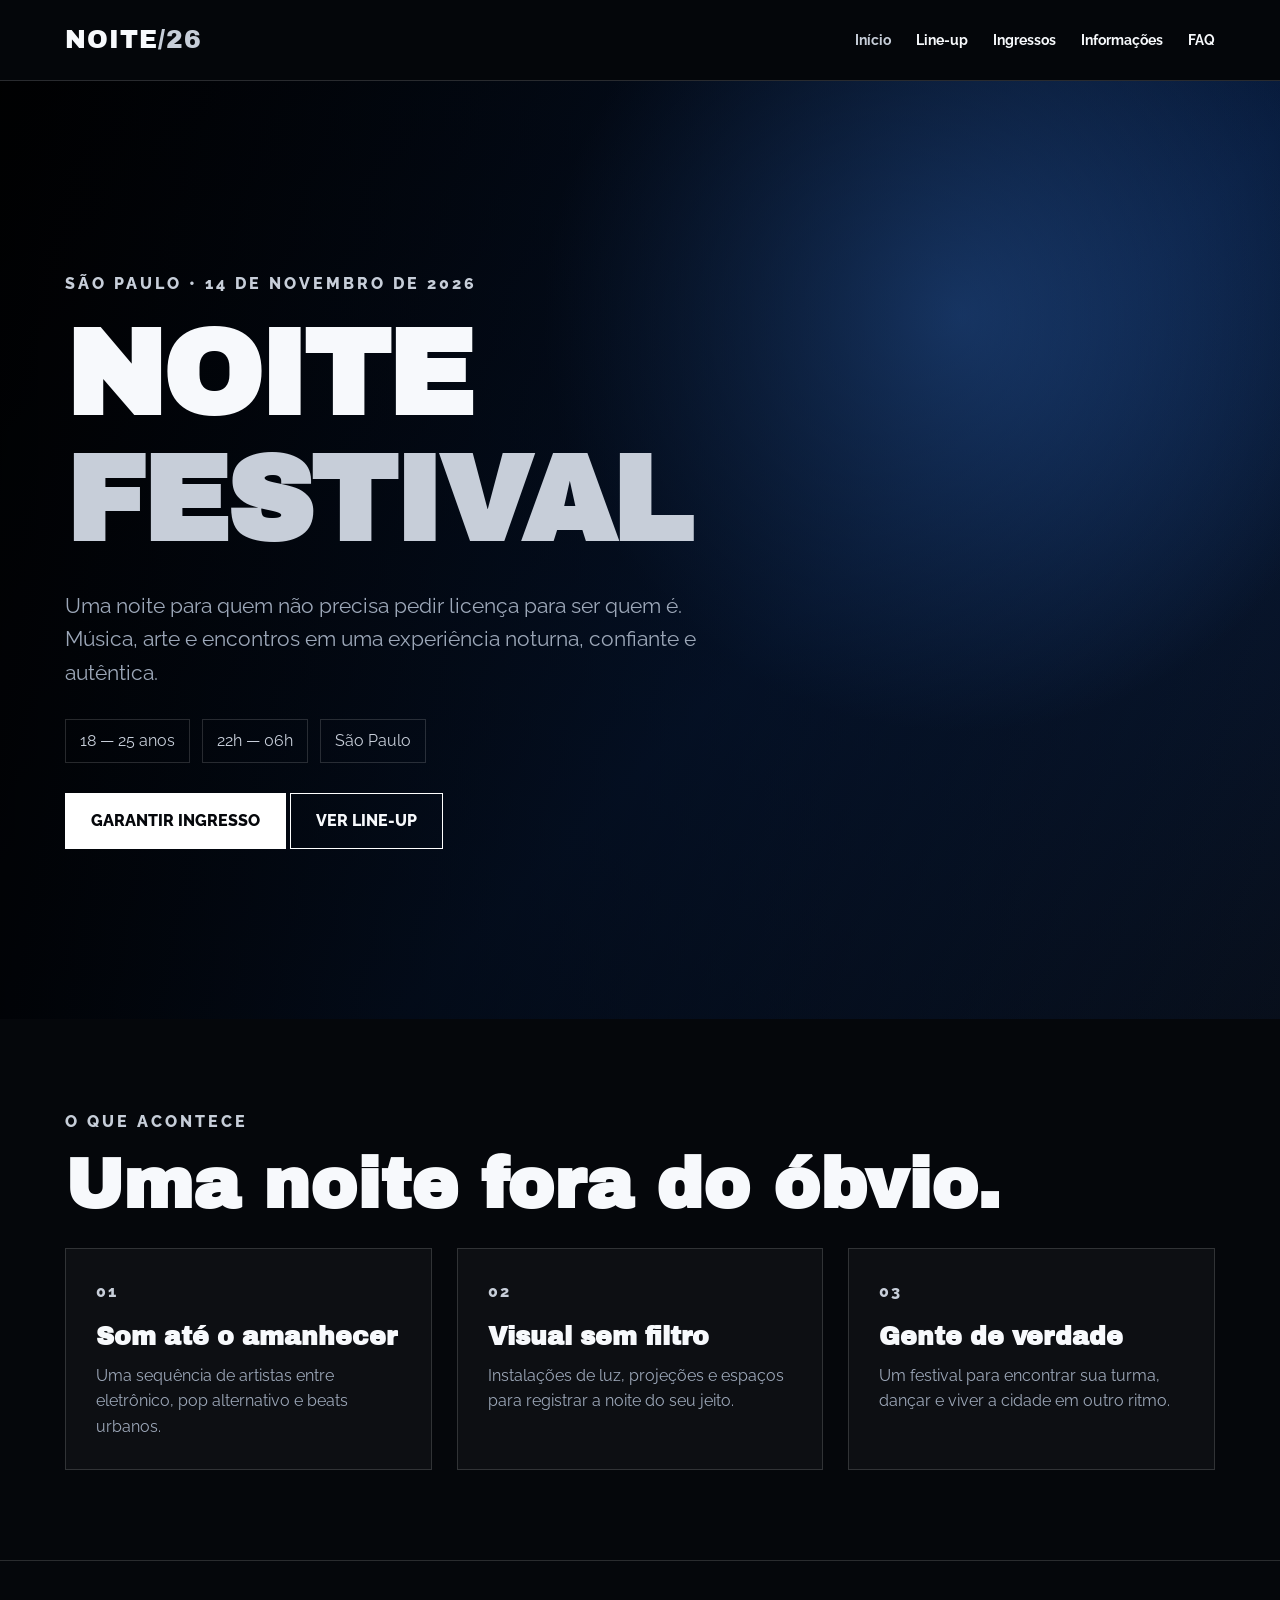
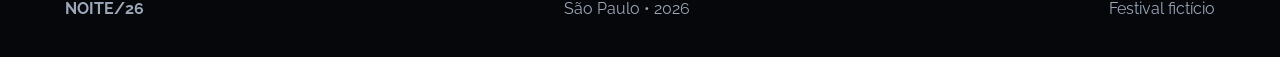
==== index.html @ 805ce7ec "Initial commit" ====
<!DOCTYPE html>
<html lang="pt-BR">

<head>
    <meta charset="UTF-8">
    <meta name="viewport" content="width=device-width, initial-scale=1.0">


    <title>NOITE/26 — Festival</title>

    <link rel="stylesheet" href="style.css">
</head>

<body>

<header>
    <nav class="navbar">

        <a href="index.html" class="logo">
            NOITE<span>/26</span>
        </a>

        <ul class="menu">
            <li><a href="index.html" class="ativo">Início</a></li>
            <li><a href="./coisas/lineup.html">Line-up</a></li>
            <li><a href="./coisas/ingressos.html">Ingressos</a></li>
            <li><a href="./coisas/informacoes.html">Informações</a></li>
            <li><a href="./coisas/faq.html">FAQ</a></li>
        </ul>

    </nav>
</header>


<main>

<section class="hero">

    <div class="hero-conteudo">

        <p class="kicker">
            São Paulo • 14 de novembro de 2026
        </p>

        <h1>
            NOITE<br>
            <span>FESTIVAL</span>
        </h1>

        <p class="hero-descricao">
            Uma noite para quem não precisa pedir licença para ser quem é.
            Música, arte e encontros em uma experiência noturna,
            confiante e autêntica.
        </p>

        <div class="informacoes-hero">
            <span class="tag">18 — 25 anos</span>
            <span class="tag">22h — 06h</span>
            <span class="tag">São Paulo</span>
        </div>

        <a href="./coisas/ingressos.html" class="btn btn-branco">
            Garantir ingresso
        </a>

        <a href="./coisas/lineup.html" class="btn">
            Ver line-up
        </a>

    </div>

</section>


<section>

    <div class="container">

        <p class="kicker">O que acontece</p>

        <h2>
            Uma noite fora do óbvio.
        </h2>

        <div class="cards">

            <article class="card">

                <div class="numero">01</div>

                <h3>
                    Som até o amanhecer
                </h3>

                <p>
                    Uma sequência de artistas entre eletrônico,
                    pop alternativo e beats urbanos.
                </p>

            </article>


            <article class="card">

                <div class="numero">02</div>

                <h3>
                    Visual sem filtro
                </h3>

                <p>
                    Instalações de luz, projeções e espaços
                    para registrar a noite do seu jeito.
                </p>

            </article>


            <article class="card">

                <div class="numero">03</div>

                <h3>
                    Gente de verdade
                </h3>

                <p>
                    Um festival para encontrar sua turma,
                    dançar e viver a cidade em outro ritmo.
                </p>

            </article>

        </div>

    </div>

</section>

</main>


<footer>

    <div class="footer-conteudo">

        <strong>NOITE/26</strong>

        <span>
            São Paulo • 2026
        </span>

        <span>
            Festival fictício
        </span>

    </div>

</footer>

</body>
</html>
---- style.css ----
@import url('https://fonts.googleapis.com/css2?family=Archivo+Black&family=Raleway:wght@400;500;600;700;800&family=Roboto:wght@400;500;700&display=swap');

* {
    margin: 0;
    padding: 0;
    box-sizing: border-box;
}

:root {
    --azul: #071a3a;
    --azul-claro: #102f60;
    --preto: #05070b;
    --branco: #f7f9fc;
    --prata: #c7ced9;
    --cinza: #9ca7b8;
    --borda: rgba(255,255,255,0.15);
}

html {
    scroll-behavior: smooth;
}

body {
    background: var(--preto);
    color: var(--branco);
    font-family: 'Raleway', sans-serif;
    line-height: 1.6;
}

a {
    color: inherit;
    text-decoration: none;
}

img {
    max-width: 100%;
    display: block;
}

/* ================= HEADER ================= */

header {
    width: 100%;
    background: rgba(5, 7, 11, 0.95);
    border-bottom: 1px solid var(--borda);
    position: sticky;
    top: 0;
    z-index: 1000;
}

.navbar {
    max-width: 1200px;
    min-height: 80px;
    margin: auto;
    padding: 0 25px;

    display: flex;
    align-items: center;
    justify-content: space-between;
    gap: 30px;
}

.logo {
    font-family: 'Archivo Black', sans-serif;
    font-size: 25px;
    letter-spacing: 1px;
}

.logo span {
    color: var(--prata);
}

.menu {
    display: flex;
    align-items: center;
    gap: 25px;
    list-style: none;
}

.menu a {
    font-size: 14px;
    font-weight: 700;
    transition: .3s;
}

.menu a:hover,
.menu a.ativo {
    color: var(--prata);
}

/* ================= GERAL ================= */

.container {
    width: min(1150px, 90%);
    margin: auto;
}

section {
    padding: 90px 0;
}

h1,
h2,
h3 {
    font-family: 'Archivo Black', sans-serif;
    line-height: 1.05;
}

h1 {
    font-size: clamp(55px, 10vw, 120px);
    letter-spacing: -3px;
}

h2 {
    font-size: clamp(38px, 6vw, 70px);
    margin-bottom: 25px;
}

h3 {
    font-size: 25px;
    margin-bottom: 12px;
}

p {
    color: var(--cinza);
}

.texto-destaque {
    font-size: 20px;
    max-width: 700px;
}

.kicker {
    color: var(--prata);
    text-transform: uppercase;
    font-weight: 800;
    letter-spacing: 3px;
    margin-bottom: 15px;
}

/* ================= BOTÕES ================= */

.btn {
    display: inline-block;
    padding: 14px 25px;
    border: 1px solid white;
    text-transform: uppercase;
    font-weight: 800;
    transition: .3s;
}

.btn:hover {
    background: white;
    color: var(--preto);
}

.btn-branco {
    background: white;
    color: var(--preto);
}

/* ================= HOME ================= */

.hero {
    min-height: calc(100vh - 80px);

    display: flex;
    align-items: flex-end;

    background:
        linear-gradient(90deg, rgba(0,0,0,.85), rgba(7,26,58,.25)),
        radial-gradient(circle at 75% 25%, #234f91, transparent 35%),
        linear-gradient(135deg, #02040a, #071a3a 60%, #080b11);
}

.hero-conteudo {
    width: min(1150px, 90%);
    margin: auto;
    padding: 100px 0 80px;
}

.hero h1 {
    margin-bottom: 25px;
}

.hero h1 span {
    color: var(--prata);
}

.hero-descricao {
    max-width: 680px;
    font-size: 21px;
}

.informacoes-hero {
    display: flex;
    gap: 12px;
    flex-wrap: wrap;
    margin: 30px 0;
}

.tag {
    border: 1px solid var(--borda);
    padding: 8px 14px;
    color: var(--prata);
}

/* ================= CARDS ================= */

.cards {
    display: grid;
    grid-template-columns: repeat(3, 1fr);
    gap: 25px;
}

.card {
    border: 1px solid var(--borda);
    background: rgba(255,255,255,.03);
    padding: 30px;
    transition: .3s;
}

.card:hover {
    transform: translateY(-5px);
    border-color: rgba(255,255,255,.4);
}

.numero {
    color: var(--prata);
    font-weight: 800;
    letter-spacing: 2px;
    margin-bottom: 20px;
}

/* ================= ARTISTAS ================= */

.artistas {
    display: grid;
    grid-template-columns: repeat(4, 1fr);
    gap: 20px;
}

.artista {
    border: 1px solid var(--borda);
    overflow: hidden;
    background: #090c13;
}

.artista-imagem {
    height: 330px;

    display: flex;
    align-items: flex-end;

    padding: 20px;

    background:
        radial-gradient(circle at 70% 25%, #c7ced9, transparent 15%),
        linear-gradient(145deg, #03050a, #0c2e62 55%, #07101f);
}

.artista:nth-child(2) .artista-imagem {
    background:
        linear-gradient(135deg, #020306, #123a78, #9ca7b8);
}

.artista:nth-child(3) .artista-imagem {
    background:
        radial-gradient(circle, #c7ced9, #173d77 30%, #02040a 70%);
}

.artista:nth-child(4) .artista-imagem {
    background:
        linear-gradient(125deg, #02040a, #315b91, #05070b);
}

.artista-imagem span {
    font-family: 'Archivo Black';
    font-size: 25px;
}

.artista-info {
    padding: 20px;
}

.artista-info p {
    font-size: 14px;
}

/* ================= HORÁRIOS ================= */

.programacao {
    border-top: 1px solid var(--borda);
}

.horario {
    display: grid;
    grid-template-columns: 130px 1fr;
    border-bottom: 1px solid var(--borda);
}

.horario div {
    padding: 20px;
}

.hora {
    font-family: 'Archivo Black';
    font-size: 22px;
    color: var(--prata);
}

/* ================= INGRESSOS ================= */

.ingressos {
    display: grid;
    grid-template-columns: repeat(3, 1fr);
    gap: 25px;
}

.ingresso {
    border: 1px solid var(--borda);
    padding: 35px;
}

.ingresso-destaque {
    background: var(--azul);
    border-color: var(--prata);
}

.preco {
    font-family: 'Archivo Black';
    font-size: 38px;
    margin: 25px 0;
}

/* ================= INFORMAÇÕES ================= */

.info-grid {
    display: grid;
    grid-template-columns: 1fr 1fr;
    gap: 60px;
    align-items: center;
}

.mapa {
    min-height: 400px;
    border: 1px solid var(--borda);

    display: flex;
    align-items: center;
    justify-content: center;

    background:
        linear-gradient(90deg, transparent 49%, rgba(255,255,255,.15) 50%, transparent 51%),
        linear-gradient(0deg, transparent 49%, rgba(255,255,255,.15) 50%, transparent 51%),
        #0a0e17;

    background-size: 100px 100px;
}

.mapa span {
    border: 2px solid white;
    padding: 15px 25px;
    font-weight: 800;
}

.lista {
    list-style: none;
    margin-top: 25px;
}

.lista li {
    padding: 15px 0;
    border-bottom: 1px solid var(--borda);
    color: var(--cinza);
}

.aviso {
    border-left: 3px solid white;
    padding: 20px;
    margin: 25px 0;
    background: rgba(255,255,255,.05);
}

/* ================= FAQ ================= */

.faq {
    max-width: 900px;
    margin: 50px auto 0;
}

details {
    border-top: 1px solid var(--borda);
    padding: 25px 0;
}

details:last-child {
    border-bottom: 1px solid var(--borda);
}

summary {
    cursor: pointer;
    font-size: 19px;
    font-weight: 800;
}

details p {
    padding-top: 15px;
}

/* ================= FORMULÁRIO ================= */

.formulario {
    max-width: 650px;
    margin-top: 40px;
}

.campo {
    margin-bottom: 20px;
}

.campo label {
    display: block;
    margin-bottom: 8px;
    font-weight: 700;
}

.campo input,
.campo textarea {
    width: 100%;
    padding: 15px;

    background: #090c13;
    color: white;

    border: 1px solid var(--borda);
    outline: none;

    font-family: 'Raleway';
}

.campo textarea {
    min-height: 150px;
    resize: vertical;
}

/* ================= FOOTER ================= */

footer {
    border-top: 1px solid var(--borda);
    padding: 35px 0;
    color: var(--cinza);
}

.footer-conteudo {
    width: min(1150px, 90%);
    margin: auto;

    display: flex;
    justify-content: space-between;
    gap: 20px;
    flex-wrap: wrap;
}

/* ================= RESPONSIVO ================= */

@media (max-width: 900px) {

    .navbar {
        flex-direction: column;
        padding: 20px;
    }

    .menu {
        justify-content: center;
        gap: 14px;
    }

    .cards,
    .artistas,
    .ingressos,
    .info-grid {
        grid-template-columns: 1fr 1fr;
    }
}

@media (max-width: 600px) {

    section {
        padding: 65px 0;
    }

    .cards,
    .artistas,
    .ingressos,
    .info-grid {
        grid-template-columns: 1fr;
    }

    .menu {
        gap: 10px;
    }

    .menu a {
        font-size: 12px;
    }

    .hero {
        min-height: 90vh;
    }

    .hero-conteudo {
        padding-bottom: 50px;
    }

    h1 {
        font-size: 55px;
    }

    .horario {
        grid-template-columns: 80px 1fr;
    }
}
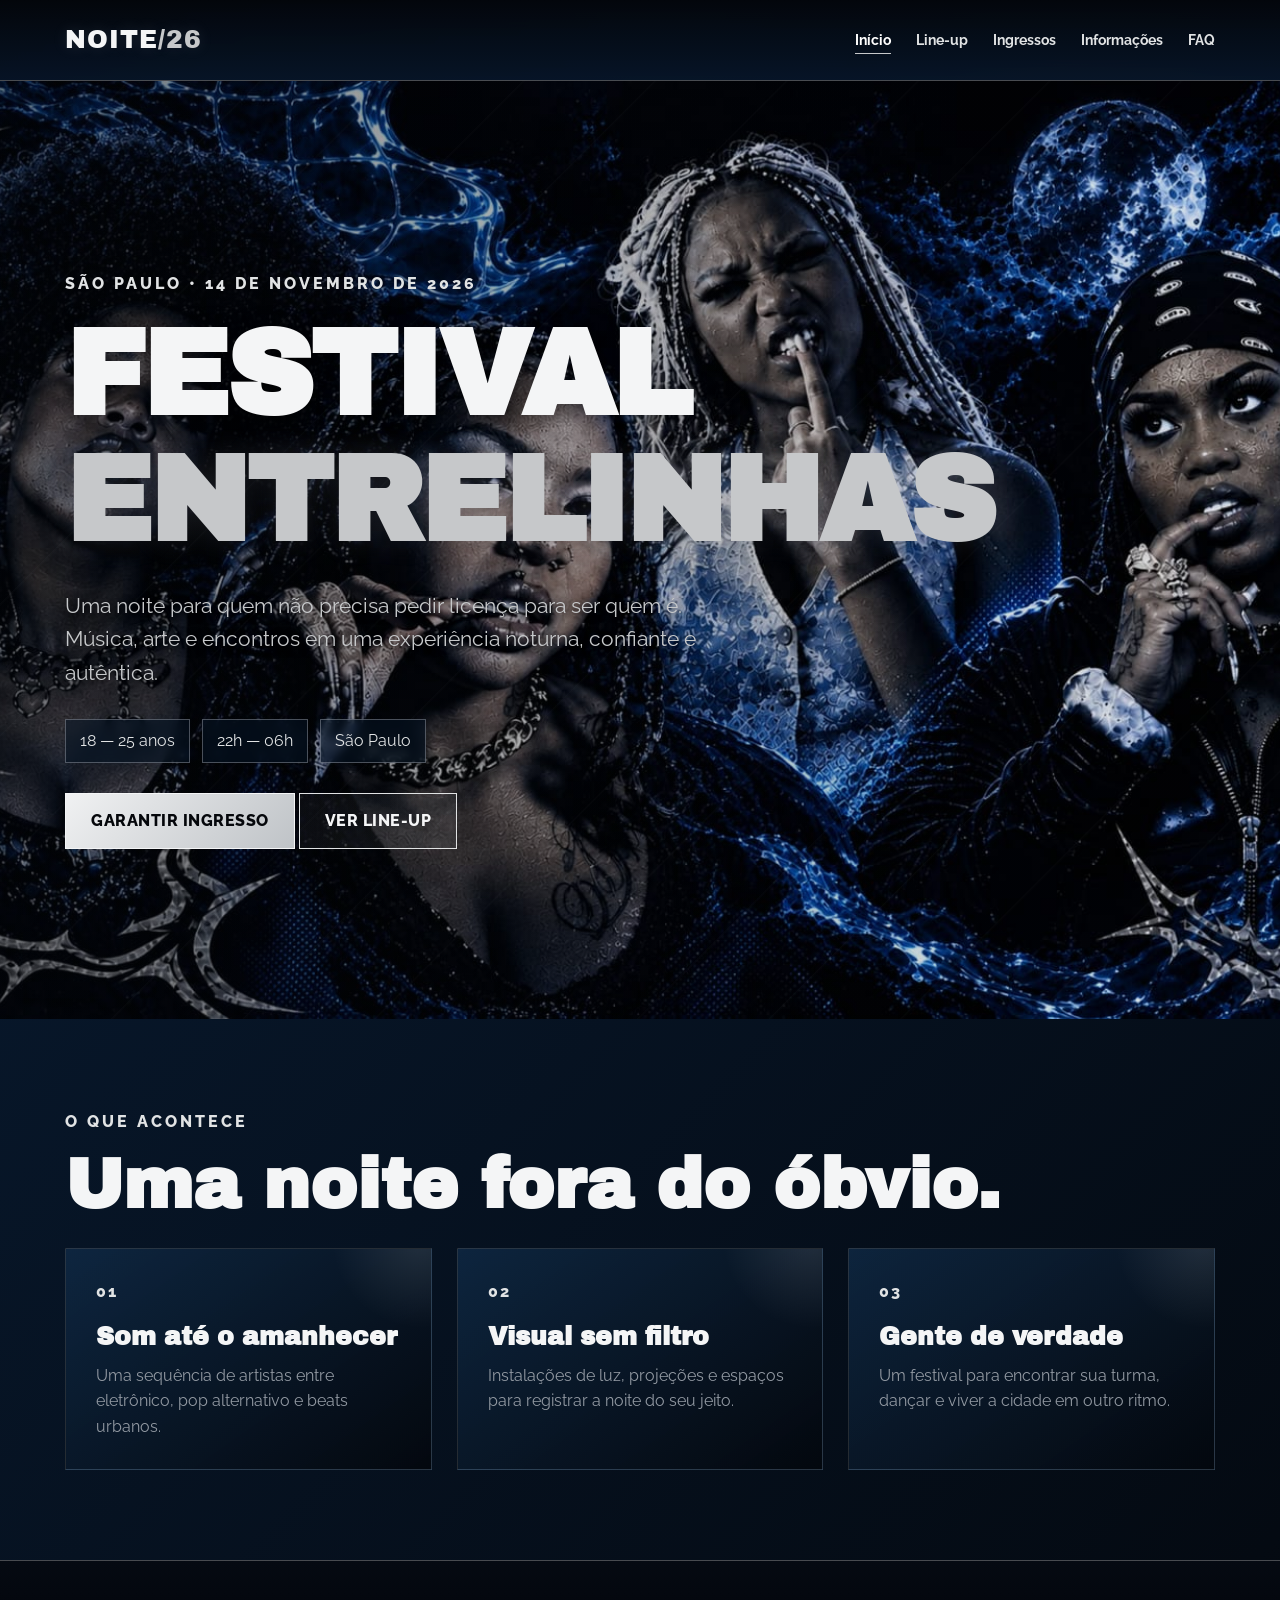
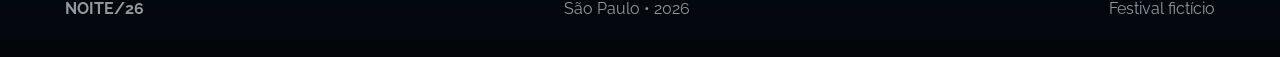
==== commit ba19726c: "Finalização do projeto" ====
--- a/index.html
+++ b/index.html
@@ -22,10 +22,10 @@
 
         <ul class="menu">
             <li><a href="index.html" class="ativo">Início</a></li>
-            <li><a href="./coisas/lineup.html">Line-up</a></li>
-            <li><a href="./coisas/ingressos.html">Ingressos</a></li>
-            <li><a href="./coisas/informacoes.html">Informações</a></li>
-            <li><a href="./coisas/faq.html">FAQ</a></li>
+            <li><a href="./lineup.html">Line-up</a></li>
+            <li><a href="./ingressos.html">Ingressos</a></li>
+            <li><a href="./informacoes.html">Informações</a></li>
+            <li><a href="./faq.html">FAQ</a></li>
         </ul>
 
     </nav>
@@ -43,8 +43,8 @@
         </p>
 
         <h1>
-            NOITE<br>
-            <span>FESTIVAL</span>
+            FESTIVAL<br>
+            <span>ENTRELINHAS</span>
         </h1>
 
         <p class="hero-descricao">
--- a/style.css
+++ b/style.css
@@ -1,4 +1,36 @@
-@import url('https://fonts.googleapis.com/css2?family=Archivo+Black&family=Raleway:wght@400;500;600;700;800&family=Roboto:wght@400;500;700&display=swap');
+@import url('https://fonts.googleapis.com/css2?family=Archivo+Black&family=Raleway:wght@400;500;600;700;800&display=swap');
+
+
+/* =====================================================
+   PALETA DE CORES
+===================================================== */
+
+:root {
+
+    --azul-noite: #071426;
+    --azul-profundo: #0b1d35;
+    --azul-petroleo: #102b48;
+    --azul-reflexo: #173b61;
+    --azul-claro: #28547d;
+
+    --preto: #03060b;
+    --preto-azulado: #060c15;
+
+    --branco: #f4f5f6;
+    --prata: #c6c8ca;
+    --prata-clara: #e1e3e4;
+
+    --cinza: #9299a2;
+    --cinza-escuro: #565d66;
+
+    --borda: rgba(210, 220, 230, 0.16);
+    --borda-prata: rgba(220, 225, 230, 0.32);
+}
+
+
+/* =====================================================
+   RESET
+===================================================== */
 
 * {
     margin: 0;
@@ -6,518 +38,836 @@
     box-sizing: border-box;
 }
 
-:root {
-    --azul: #071a3a;
-    --azul-claro: #102f60;
-    --preto: #05070b;
-    --branco: #f7f9fc;
-    --prata: #c7ced9;
-    --cinza: #9ca7b8;
-    --borda: rgba(255,255,255,0.15);
-}
 
 html {
     scroll-behavior: smooth;
 }
 
+
 body {
-    background: var(--preto);
+
     color: var(--branco);
+
     font-family: 'Raleway', sans-serif;
+
     line-height: 1.6;
-}
+
+    background-color: var(--preto);
+
+    background-image:
+
+        radial-gradient(
+            circle at 15% 15%,
+            rgba(74, 116, 155, 0.14),
+            transparent 22%
+        ),
+
+        radial-gradient(
+            circle at 85% 20%,
+            rgba(150, 165, 180, 0.12),
+            transparent 20%
+        ),
+
+        radial-gradient(
+            circle at 50% 0%,
+            rgba(15, 48, 82, 0.55),
+            transparent 45%
+        ),
+
+        radial-gradient(
+            ellipse at 80% 75%,
+            rgba(180, 190, 200, 0.07),
+            transparent 30%
+        ),
+
+        linear-gradient(
+            135deg,
+            #02050a 0%,
+            #071426 35%,
+            #0b1d35 60%,
+            #03060b 100%
+        );
+
+    background-attachment: fixed;
+
+    overflow-x: hidden;
+}
+
+
+/* =====================================================
+   GRANULAÇÃO
+===================================================== */
+
+body::before {
+
+    content: "";
+
+    position: fixed;
+
+    inset: 0;
+
+    pointer-events: none;
+
+    z-index: 9999;
+
+    opacity: .16;
+
+    background-image:
+
+        repeating-linear-gradient(
+            0deg,
+            rgba(255,255,255,.025) 0px,
+            rgba(255,255,255,.025) 1px,
+            transparent 1px,
+            transparent 4px
+        );
+
+    mix-blend-mode: overlay;
+}
+
 
 a {
     color: inherit;
     text-decoration: none;
 }
 
+
 img {
     max-width: 100%;
     display: block;
 }
 
-/* ================= HEADER ================= */
+
+/* =====================================================
+   HEADER
+===================================================== */
 
 header {
+
     width: 100%;
-    background: rgba(5, 7, 11, 0.95);
-    border-bottom: 1px solid var(--borda);
+
     position: sticky;
+
     top: 0;
+
     z-index: 1000;
-}
+
+    background:
+
+        linear-gradient(
+            180deg,
+            rgba(3, 6, 11, .98),
+            rgba(7, 20, 38, .94)
+        );
+
+    border-bottom: 1px solid var(--borda-prata);
+
+    backdrop-filter: blur(14px);
+}
+
 
 .navbar {
+
     max-width: 1200px;
+
     min-height: 80px;
+
     margin: auto;
+
     padding: 0 25px;
 
     display: flex;
+
     align-items: center;
+
     justify-content: space-between;
+
     gap: 30px;
 }
 
+
 .logo {
+
     font-family: 'Archivo Black', sans-serif;
+
     font-size: 25px;
+
     letter-spacing: 1px;
-}
+
+    color: var(--branco);
+
+    text-shadow:
+        0 0 15px rgba(200, 210, 220, .12);
+}
+
 
 .logo span {
+
     color: var(--prata);
-}
+
+}
+
 
 .menu {
+
     display: flex;
+
     align-items: center;
+
     gap: 25px;
+
     list-style: none;
 }
 
+
 .menu a {
+
     font-size: 14px;
+
     font-weight: 700;
+
+    color: var(--prata-clara);
+
     transition: .3s;
 }
+
 
 .menu a:hover,
 .menu a.ativo {
-    color: var(--prata);
-}
-
-/* ================= GERAL ================= */
+
+    color: white;
+
+}
+
+
+.menu a.ativo {
+
+    border-bottom: 1px solid var(--prata);
+
+    padding-bottom: 5px;
+
+}
+
+
+/* =====================================================
+   GERAL
+===================================================== */
 
 .container {
+
     width: min(1150px, 90%);
+
     margin: auto;
-}
+
+}
+
 
 section {
+
     padding: 90px 0;
-}
+
+}
+
+
+/*
+   Segunda seção continua com o
+   fundo azul original.
+*/
+
+section:nth-of-type(even) {
+
+    background:
+
+        linear-gradient(
+            135deg,
+            rgba(8, 25, 46, .85),
+            rgba(4, 10, 18, .95)
+        );
+
+}
+
 
 h1,
 h2,
 h3 {
+
     font-family: 'Archivo Black', sans-serif;
+
     line-height: 1.05;
-}
+
+    color: var(--branco);
+
+}
+
 
 h1 {
+
     font-size: clamp(55px, 10vw, 120px);
+
     letter-spacing: -3px;
-}
+
+    text-shadow:
+        0 3px 20px rgba(0, 0, 0, .5);
+}
+
 
 h2 {
+
     font-size: clamp(38px, 6vw, 70px);
+
     margin-bottom: 25px;
-}
+
+}
+
 
 h3 {
+
     font-size: 25px;
+
     margin-bottom: 12px;
-}
+
+}
+
 
 p {
+
     color: var(--cinza);
-}
-
-.texto-destaque {
-    font-size: 20px;
-    max-width: 700px;
-}
+
+}
+
 
 .kicker {
+
+    color: var(--prata-clara);
+
+    text-transform: uppercase;
+
+    font-weight: 800;
+
+    letter-spacing: 3px;
+
+    margin-bottom: 15px;
+
+}
+
+
+/* =====================================================
+   BOTÕES
+===================================================== */
+
+.btn {
+
+    display: inline-block;
+
+    padding: 14px 25px;
+
+    border: 1px solid var(--prata-clara);
+
+    text-transform: uppercase;
+
+    font-weight: 800;
+
+    letter-spacing: .5px;
+
+    transition: .3s;
+
+    background:
+
+        linear-gradient(
+            135deg,
+            rgba(255,255,255,.04),
+            rgba(180,190,200,.08)
+        );
+
+}
+
+
+.btn:hover {
+
+    background: var(--prata-clara);
+
+    color: var(--preto);
+
+    box-shadow:
+        0 0 25px rgba(200, 210, 220, .15);
+
+}
+
+
+.btn-branco {
+
+    background:
+
+        linear-gradient(
+            135deg,
+            #f0f1f2,
+            #bfc3c7
+        );
+
+    color: #05070b;
+
+    border-color: #f4f5f6;
+
+}
+
+
+/* =====================================================
+   HERO / PRIMEIRA PARTE DO INDEX
+===================================================== */
+
+.hero {
+
+    min-height: calc(100vh - 80px);
+
+    display: flex;
+
+    align-items: flex-end;
+
+    position: relative;
+
+    overflow: hidden;
+
+
+    /*
+       =================================================
+       IMAGEM DE FUNDO
+       =================================================
+
+       Coloque a imagem dentro de:
+
+       img/fundo-index.jpg
+
+       Se o nome for diferente, altere aqui.
+    */
+
+    background-image:
+
+        /*
+           CAMADA LEVE PARA MELHORAR A LEITURA
+           DO TEXTO SEM ESCONDER A IMAGEM
+        */
+
+        linear-gradient(
+            90deg,
+            rgba(2, 5, 10, 0.38),
+            rgba(2, 5, 10, 0.18),
+            rgba(2, 5, 10, 0.08)
+        ),
+
+        url("./img/WhatsApp\ Image\ 2026-09-28\ at\ 09.16.40.jpeg");
+
+
+    /*
+       Faz a imagem ocupar toda a área do hero.
+    */
+
+    background-size: cover;
+
+
+    /*
+       Centraliza a imagem.
+    */
+
+    background-position: center center;
+
+
+    background-repeat: no-repeat;
+
+}
+
+
+/* =====================================================
+   CAMADA DE ILUMINAÇÃO DO HERO
+===================================================== */
+
+.hero::before {
+
+    content: "";
+
+    position: absolute;
+
+    inset: 0;
+
+    /*
+       Apenas um pequeno escurecimento
+       no lado esquerdo para o texto.
+    */
+
+    background:
+
+        linear-gradient(
+            90deg,
+            rgba(2, 5, 10, 0.25),
+            rgba(2, 5, 10, 0.08) 55%,
+            transparent 80%
+        );
+
+    pointer-events: none;
+
+}
+
+
+/* =====================================================
+   TEXTURA DO HERO
+===================================================== */
+
+.hero::after {
+
+    content: "";
+
+    position: absolute;
+
+    inset: 0;
+
+    background:
+
+        repeating-linear-gradient(
+            135deg,
+            transparent 0px,
+            transparent 90px,
+            rgba(190,200,210,.025) 91px,
+            transparent 93px
+        );
+
+    pointer-events: none;
+
+}
+
+
+/* =====================================================
+   CONTEÚDO DO HERO
+===================================================== */
+
+.hero-conteudo {
+
+    width: min(1150px, 90%);
+
+    margin: auto;
+
+    padding: 100px 0 80px;
+
+    position: relative;
+
+    z-index: 2;
+
+}
+
+
+.hero h1 {
+
+    margin-bottom: 25px;
+
+}
+
+
+.hero h1 span {
+
     color: var(--prata);
-    text-transform: uppercase;
+
+    text-shadow:
+        0 0 30px rgba(190,200,210,.12);
+
+}
+
+
+.hero-descricao {
+
+    max-width: 680px;
+
+    font-size: 21px;
+
+    color: var(--prata);
+
+    /*
+       Pequena sombra para continuar legível
+       sobre a fotografia.
+    */
+
+    text-shadow:
+        0 2px 10px rgba(0,0,0,.7);
+
+}
+
+
+.informacoes-hero {
+
+    display: flex;
+
+    gap: 12px;
+
+    flex-wrap: wrap;
+
+    margin: 30px 0;
+
+}
+
+
+.tag {
+
+    border: 1px solid var(--borda-prata);
+
+    padding: 8px 14px;
+
+    color: var(--prata-clara);
+
+    background:
+        rgba(7,20,38,.55);
+
+    backdrop-filter: blur(5px);
+
+}
+
+
+/* =====================================================
+   CARDS
+===================================================== */
+
+.cards {
+
+    display: grid;
+
+    grid-template-columns: repeat(3, 1fr);
+
+    gap: 25px;
+
+}
+
+
+.card {
+
+    position: relative;
+
+    overflow: hidden;
+
+    border: 1px solid var(--borda);
+
+    background:
+
+        linear-gradient(
+            145deg,
+            rgba(16,43,72,.75),
+            rgba(3,7,13,.92)
+        );
+
+    padding: 30px;
+
+    transition: .3s;
+
+}
+
+
+.card::before {
+
+    content: "";
+
+    position: absolute;
+
+    width: 180px;
+
+    height: 180px;
+
+    top: -100px;
+
+    right: -80px;
+
+    border-radius: 50%;
+
+    background:
+
+        radial-gradient(
+            circle,
+            rgba(210,220,230,.13),
+            transparent 70%
+        );
+
+}
+
+
+.card:hover {
+
+    transform: translateY(-5px);
+
+    border-color: var(--borda-prata);
+
+    box-shadow:
+        0 15px 50px rgba(0,0,0,.3);
+
+}
+
+
+.numero {
+
+    color: var(--prata-clara);
+
     font-weight: 800;
-    letter-spacing: 3px;
-    margin-bottom: 15px;
-}
-
-/* ================= BOTÕES ================= */
-
-.btn {
-    display: inline-block;
-    padding: 14px 25px;
-    border: 1px solid white;
-    text-transform: uppercase;
-    font-weight: 800;
-    transition: .3s;
-}
-
-.btn:hover {
-    background: white;
-    color: var(--preto);
-}
-
-.btn-branco {
-    background: white;
-    color: var(--preto);
-}
-
-/* ================= HOME ================= */
-
-.hero {
-    min-height: calc(100vh - 80px);
+
+    letter-spacing: 2px;
+
+    margin-bottom: 20px;
+
+}
+
+
+/* =====================================================
+   FOOTER
+===================================================== */
+
+footer {
+
+    border-top: 1px solid var(--borda-prata);
+
+    padding: 35px 0;
+
+    color: var(--cinza);
+
+    background:
+
+        linear-gradient(
+            180deg,
+            #050a12,
+            #020409
+        );
+
+}
+
+
+.footer-conteudo {
+
+    width: min(1150px, 90%);
+
+    margin: auto;
 
     display: flex;
-    align-items: flex-end;
-
-    background:
-        linear-gradient(90deg, rgba(0,0,0,.85), rgba(7,26,58,.25)),
-        radial-gradient(circle at 75% 25%, #234f91, transparent 35%),
-        linear-gradient(135deg, #02040a, #071a3a 60%, #080b11);
-}
-
-.hero-conteudo {
-    width: min(1150px, 90%);
-    margin: auto;
-    padding: 100px 0 80px;
-}
-
-.hero h1 {
-    margin-bottom: 25px;
-}
-
-.hero h1 span {
-    color: var(--prata);
-}
-
-.hero-descricao {
-    max-width: 680px;
-    font-size: 21px;
-}
-
-.informacoes-hero {
-    display: flex;
-    gap: 12px;
+
+    justify-content: space-between;
+
+    gap: 20px;
+
     flex-wrap: wrap;
-    margin: 30px 0;
-}
-
-.tag {
-    border: 1px solid var(--borda);
-    padding: 8px 14px;
-    color: var(--prata);
-}
-
-/* ================= CARDS ================= */
-
-.cards {
-    display: grid;
-    grid-template-columns: repeat(3, 1fr);
-    gap: 25px;
-}
-
-.card {
-    border: 1px solid var(--borda);
-    background: rgba(255,255,255,.03);
-    padding: 30px;
-    transition: .3s;
-}
-
-.card:hover {
-    transform: translateY(-5px);
-    border-color: rgba(255,255,255,.4);
-}
-
-.numero {
-    color: var(--prata);
-    font-weight: 800;
-    letter-spacing: 2px;
-    margin-bottom: 20px;
-}
-
-/* ================= ARTISTAS ================= */
-
-.artistas {
-    display: grid;
-    grid-template-columns: repeat(4, 1fr);
-    gap: 20px;
-}
-
-.artista {
-    border: 1px solid var(--borda);
-    overflow: hidden;
-    background: #090c13;
-}
-
-.artista-imagem {
-    height: 330px;
-
-    display: flex;
-    align-items: flex-end;
-
-    padding: 20px;
-
-    background:
-        radial-gradient(circle at 70% 25%, #c7ced9, transparent 15%),
-        linear-gradient(145deg, #03050a, #0c2e62 55%, #07101f);
-}
-
-.artista:nth-child(2) .artista-imagem {
-    background:
-        linear-gradient(135deg, #020306, #123a78, #9ca7b8);
-}
-
-.artista:nth-child(3) .artista-imagem {
-    background:
-        radial-gradient(circle, #c7ced9, #173d77 30%, #02040a 70%);
-}
-
-.artista:nth-child(4) .artista-imagem {
-    background:
-        linear-gradient(125deg, #02040a, #315b91, #05070b);
-}
-
-.artista-imagem span {
-    font-family: 'Archivo Black';
-    font-size: 25px;
-}
-
-.artista-info {
-    padding: 20px;
-}
-
-.artista-info p {
-    font-size: 14px;
-}
-
-/* ================= HORÁRIOS ================= */
-
-.programacao {
-    border-top: 1px solid var(--borda);
-}
-
-.horario {
-    display: grid;
-    grid-template-columns: 130px 1fr;
-    border-bottom: 1px solid var(--borda);
-}
-
-.horario div {
-    padding: 20px;
-}
-
-.hora {
-    font-family: 'Archivo Black';
-    font-size: 22px;
-    color: var(--prata);
-}
-
-/* ================= INGRESSOS ================= */
-
-.ingressos {
-    display: grid;
-    grid-template-columns: repeat(3, 1fr);
-    gap: 25px;
-}
-
-.ingresso {
-    border: 1px solid var(--borda);
-    padding: 35px;
-}
-
-.ingresso-destaque {
-    background: var(--azul);
-    border-color: var(--prata);
-}
-
-.preco {
-    font-family: 'Archivo Black';
-    font-size: 38px;
-    margin: 25px 0;
-}
-
-/* ================= INFORMAÇÕES ================= */
-
-.info-grid {
-    display: grid;
-    grid-template-columns: 1fr 1fr;
-    gap: 60px;
-    align-items: center;
-}
-
-.mapa {
-    min-height: 400px;
-    border: 1px solid var(--borda);
-
-    display: flex;
-    align-items: center;
-    justify-content: center;
-
-    background:
-        linear-gradient(90deg, transparent 49%, rgba(255,255,255,.15) 50%, transparent 51%),
-        linear-gradient(0deg, transparent 49%, rgba(255,255,255,.15) 50%, transparent 51%),
-        #0a0e17;
-
-    background-size: 100px 100px;
-}
-
-.mapa span {
-    border: 2px solid white;
-    padding: 15px 25px;
-    font-weight: 800;
-}
-
-.lista {
-    list-style: none;
-    margin-top: 25px;
-}
-
-.lista li {
-    padding: 15px 0;
-    border-bottom: 1px solid var(--borda);
-    color: var(--cinza);
-}
-
-.aviso {
-    border-left: 3px solid white;
-    padding: 20px;
-    margin: 25px 0;
-    background: rgba(255,255,255,.05);
-}
-
-/* ================= FAQ ================= */
-
-.faq {
-    max-width: 900px;
-    margin: 50px auto 0;
-}
-
-details {
-    border-top: 1px solid var(--borda);
-    padding: 25px 0;
-}
-
-details:last-child {
-    border-bottom: 1px solid var(--borda);
-}
-
-summary {
-    cursor: pointer;
-    font-size: 19px;
-    font-weight: 800;
-}
-
-details p {
-    padding-top: 15px;
-}
-
-/* ================= FORMULÁRIO ================= */
-
-.formulario {
-    max-width: 650px;
-    margin-top: 40px;
-}
-
-.campo {
-    margin-bottom: 20px;
-}
-
-.campo label {
-    display: block;
-    margin-bottom: 8px;
-    font-weight: 700;
-}
-
-.campo input,
-.campo textarea {
-    width: 100%;
-    padding: 15px;
-
-    background: #090c13;
-    color: white;
-
-    border: 1px solid var(--borda);
-    outline: none;
-
-    font-family: 'Raleway';
-}
-
-.campo textarea {
-    min-height: 150px;
-    resize: vertical;
-}
-
-/* ================= FOOTER ================= */
-
-footer {
-    border-top: 1px solid var(--borda);
-    padding: 35px 0;
-    color: var(--cinza);
-}
-
-.footer-conteudo {
-    width: min(1150px, 90%);
-    margin: auto;
-
-    display: flex;
-    justify-content: space-between;
-    gap: 20px;
-    flex-wrap: wrap;
-}
-
-/* ================= RESPONSIVO ================= */
+
+}
+
+
+/* =====================================================
+   RESPONSIVO — TABLET
+===================================================== */
 
 @media (max-width: 900px) {
 
     .navbar {
+
         flex-direction: column;
+
         padding: 20px;
-    }
+
+    }
+
 
     .menu {
+
         justify-content: center;
+
         gap: 14px;
-    }
-
-    .cards,
-    .artistas,
-    .ingressos,
-    .info-grid {
+
+        flex-wrap: wrap;
+
+    }
+
+
+    .cards {
+
         grid-template-columns: 1fr 1fr;
-    }
-}
+
+    }
+
+
+    /*
+       No tablet, mantém a imagem bem visível.
+    */
+
+    .hero {
+
+        background-position: center center;
+
+    }
+
+}
+
+
+/* =====================================================
+   RESPONSIVO — CELULAR
+===================================================== */
 
 @media (max-width: 600px) {
 
     section {
+
         padding: 65px 0;
-    }
-
-    .cards,
-    .artistas,
-    .ingressos,
-    .info-grid {
+
+    }
+
+
+    .cards {
+
         grid-template-columns: 1fr;
-    }
+
+    }
+
 
     .menu {
+
         gap: 10px;
-    }
+
+    }
+
 
     .menu a {
+
         font-size: 12px;
-    }
+
+    }
+
 
     .hero {
+
         min-height: 90vh;
-    }
+
+        /*
+           No celular, posicionamos um pouco
+           mais para a direita para preservar
+           melhor as pessoas da fotografia.
+        */
+
+        background-position: 62% center;
+
+    }
+
 
     .hero-conteudo {
+
         padding-bottom: 50px;
-    }
+
+    }
+
 
     h1 {
+
         font-size: 55px;
-    }
-
-    .horario {
-        grid-template-columns: 80px 1fr;
-    }
+
+    }
+
+
+    .hero-descricao {
+
+        font-size: 18px;
+
+    }
+
+
+    .footer-conteudo {
+
+        flex-direction: column;
+
+    }
+
 }
